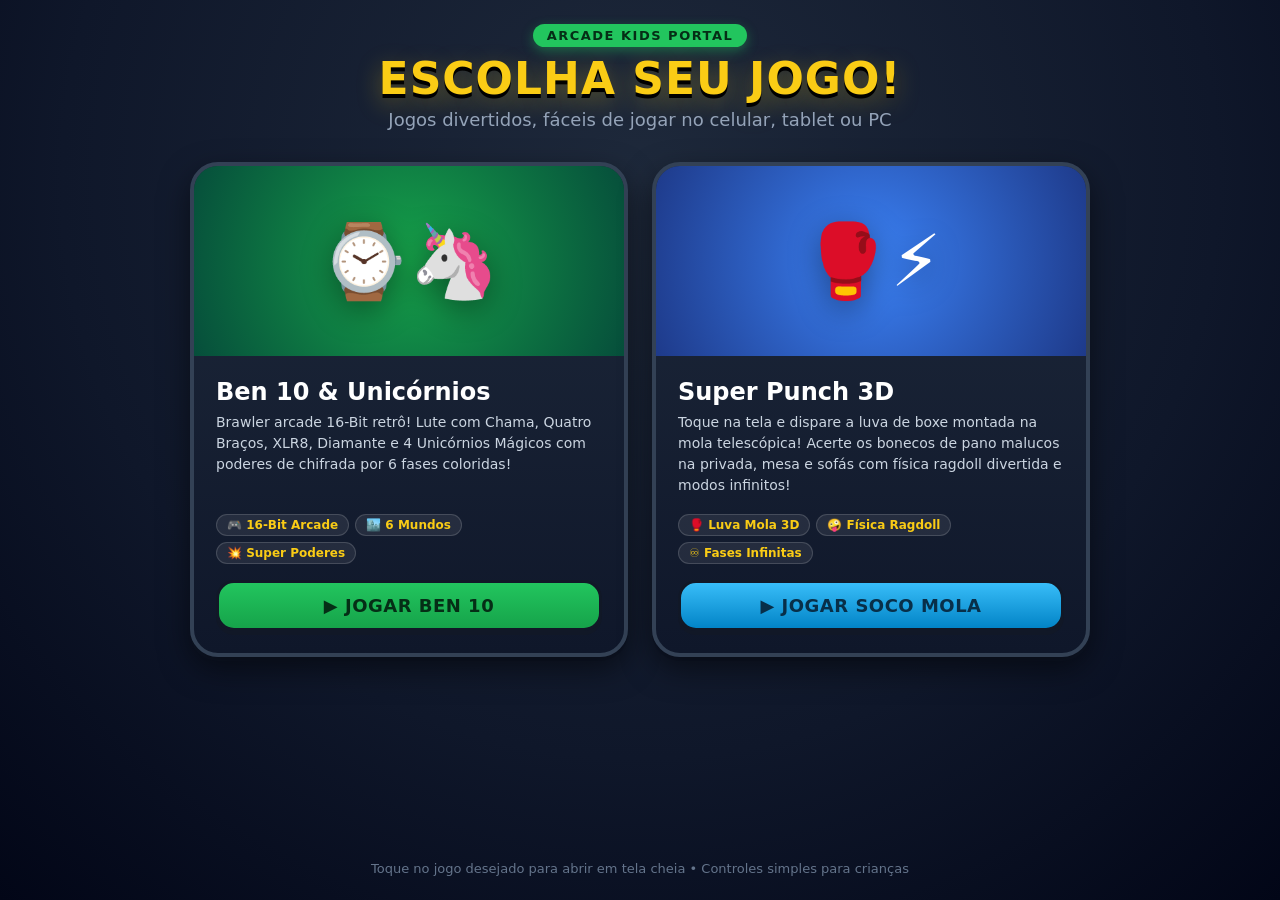
==== index.html @ 30aa3cda "feat: hub de jogos com Ben 10 e Super Punch 3D Luva Mola realista para tablets" ====
<!DOCTYPE html>
<html lang="pt-BR">
<head>
  <meta charset="UTF-8">
  <meta name="viewport" content="width=device-width, initial-scale=1.0, maximum-scale=1.0, user-scalable=no, viewport-fit=cover">
  <meta name="apple-mobile-web-app-capable" content="yes">
  <meta name="mobile-web-app-capable" content="yes">
  <meta name="theme-color" content="#0b0e1a">
  <title>Arcade Kids Hub - Escolha seu Jogo!</title>
  <style>
    * {
      box-sizing: border-box;
      margin: 0;
      padding: 0;
      user-select: none;
      -webkit-user-select: none;
      -webkit-touch-callout: none;
    }
    body, html {
      width: 100%;
      height: 100%;
      overflow-x: hidden;
      background: radial-gradient(circle at 50% 20%, #1e293b 0%, #0f172a 60%, #020617 100%);
      font-family: 'Trebuchet MS', 'Segoe UI', system-ui, sans-serif;
      color: #fff;
    }
    .wrapper {
      min-height: 100vh;
      display: flex;
      flex-direction: column;
      align-items: center;
      justify-content: center;
      padding: 24px 16px;
    }
    .header {
      text-align: center;
      margin-bottom: 32px;
      animation: fadeInDown 0.6s ease-out;
    }
    .badge {
      display: inline-block;
      background: #22c55e;
      color: #052e16;
      font-weight: 900;
      font-size: 13px;
      padding: 4px 14px;
      border-radius: 999px;
      letter-spacing: 1.5px;
      margin-bottom: 8px;
      box-shadow: 0 4px 12px rgba(34, 197, 94, 0.4);
    }
    h1 {
      font-size: clamp(28px, 6vw, 44px);
      font-weight: 900;
      color: #facc15;
      text-shadow: 0 4px 0 #000, 0 8px 24px rgba(250, 204, 21, 0.35);
      letter-spacing: 1px;
      line-height: 1.1;
      margin-bottom: 6px;
    }
    p.subtitle {
      font-size: clamp(14px, 3.5vw, 18px);
      color: #94a3b8;
    }
    .games-grid {
      display: grid;
      grid-template-columns: repeat(auto-fit, minmax(300px, 1fr));
      gap: 24px;
      width: 100%;
      max-width: 900px;
      margin-bottom: 32px;
    }
    .game-card {
      background: linear-gradient(180deg, #1e293b 0%, #0f172a 100%);
      border: 4px solid #334155;
      border-radius: 28px;
      overflow: hidden;
      text-decoration: none;
      color: inherit;
      display: flex;
      flex-direction: column;
      box-shadow: 0 12px 30px rgba(0,0,0,0.5), 0 4px 0 #0f172a;
      transition: transform 0.15s, border-color 0.15s, box-shadow 0.15s;
      cursor: pointer;
      position: relative;
    }
    .game-card:hover {
      transform: translateY(-6px) scale(1.02);
      border-color: #facc15;
      box-shadow: 0 20px 40px rgba(0,0,0,0.6), 0 0 24px rgba(250, 204, 21, 0.4);
    }
    .game-card:active {
      transform: translateY(-2px) scale(0.99);
    }
    .card-banner {
      height: 190px;
      position: relative;
      display: flex;
      align-items: center;
      justify-content: center;
      overflow: hidden;
    }
    .banner-ben10 {
      background: radial-gradient(circle, #16a34a 0%, #064e3b 100%);
    }
    .banner-boxing {
      background: radial-gradient(circle, #3b82f6 0%, #1e3a8a 100%);
    }
    .banner-icon {
      font-size: 72px;
      filter: drop-shadow(0 8px 16px rgba(0,0,0,0.4));
      transition: transform 0.3s cubic-bezier(0.175, 0.885, 0.32, 1.275);
    }
    .game-card:hover .banner-icon {
      transform: scale(1.15) rotate(5deg);
    }
    .card-content {
      padding: 22px;
      display: flex;
      flex-direction: column;
      flex-grow: 1;
    }
    .card-title {
      font-size: 24px;
      font-weight: 900;
      color: #fff;
      margin-bottom: 6px;
      display: flex;
      align-items: center;
      gap: 8px;
    }
    .card-desc {
      font-size: 14px;
      color: #cbd5e1;
      line-height: 1.5;
      margin-bottom: 18px;
      flex-grow: 1;
    }
    .card-tags {
      display: flex;
      flex-wrap: wrap;
      gap: 6px;
      margin-bottom: 16px;
    }
    .tag {
      background: rgba(255,255,255,0.08);
      border: 1px solid rgba(255,255,255,0.15);
      border-radius: 999px;
      padding: 3px 10px;
      font-size: 12px;
      font-weight: 700;
      color: #facc15;
    }
    .btn-play {
      background: linear-gradient(180deg, #22c55e 0%, #16a34a 100%);
      border: 3px solid #111827;
      border-radius: 18px;
      padding: 12px;
      text-align: center;
      font-size: 18px;
      font-weight: 900;
      color: #052e16;
      box-shadow: 0 4px 0 #111827;
      letter-spacing: 0.5px;
    }
    .footer {
      text-align: center;
      font-size: 13px;
      color: #64748b;
      margin-top: auto;
    }
    @keyframes fadeInDown {
      from { opacity: 0; transform: translateY(-20px); }
      to { opacity: 1; transform: translateY(0); }
    }
  </style>
</head>
<body>
  <div class="wrapper">
    <div class="header">
      <div class="badge">ARCADE KIDS PORTAL</div>
      <h1>ESCOLHA SEU JOGO!</h1>
      <p class="subtitle">Jogos divertidos, fáceis de jogar no celular, tablet ou PC</p>
    </div>

    <div class="games-grid">
      <!-- Jogo 1: Ben 10 e Unicórnios Brawler -->
      <a href="ben10/index.html" class="game-card">
        <div class="card-banner banner-ben10">
          <div class="banner-icon">⌚🦄</div>
        </div>
        <div class="card-content">
          <div class="card-title">Ben 10 &amp; Unicórnios</div>
          <div class="card-desc">
            Brawler arcade 16-Bit retrô! Lute com Chama, Quatro Braços, XLR8, Diamante e 4 Unicórnios Mágicos com poderes de chifrada por 6 fases coloridas!
          </div>
          <div class="card-tags">
            <span class="tag">🎮 16-Bit Arcade</span>
            <span class="tag">🏙️ 6 Mundos</span>
            <span class="tag">💥 Super Poderes</span>
          </div>
          <div class="btn-play">▶ JOGAR BEN 10</div>
        </div>
      </a>

      <!-- Jogo 2: Super Punch 3D Luva Mola -->
      <a href="boxing-glove/index.html" class="game-card">
        <div class="card-banner banner-boxing">
          <div class="banner-icon">🥊⚡</div>
        </div>
        <div class="card-content">
          <div class="card-title">Super Punch 3D</div>
          <div class="card-desc">
            Toque na tela e dispare a luva de boxe montada na mola telescópica! Acerte os bonecos de pano malucos na privada, mesa e sofás com física ragdoll divertida e modos infinitos!
          </div>
          <div class="card-tags">
            <span class="tag">🥊 Luva Mola 3D</span>
            <span class="tag">🤪 Física Ragdoll</span>
            <span class="tag">♾️ Fases Infinitas</span>
          </div>
          <div class="btn-play" style="background: linear-gradient(180deg, #38bdf8 0%, #0284c7 100%); color: #082f49;">▶ JOGAR SOCO MOLA</div>
        </div>
      </a>
    </div>

    <div class="footer">
      Toque no jogo desejado para abrir em tela cheia • Controles simples para crianças
    </div>
  </div>
</body>
</html>
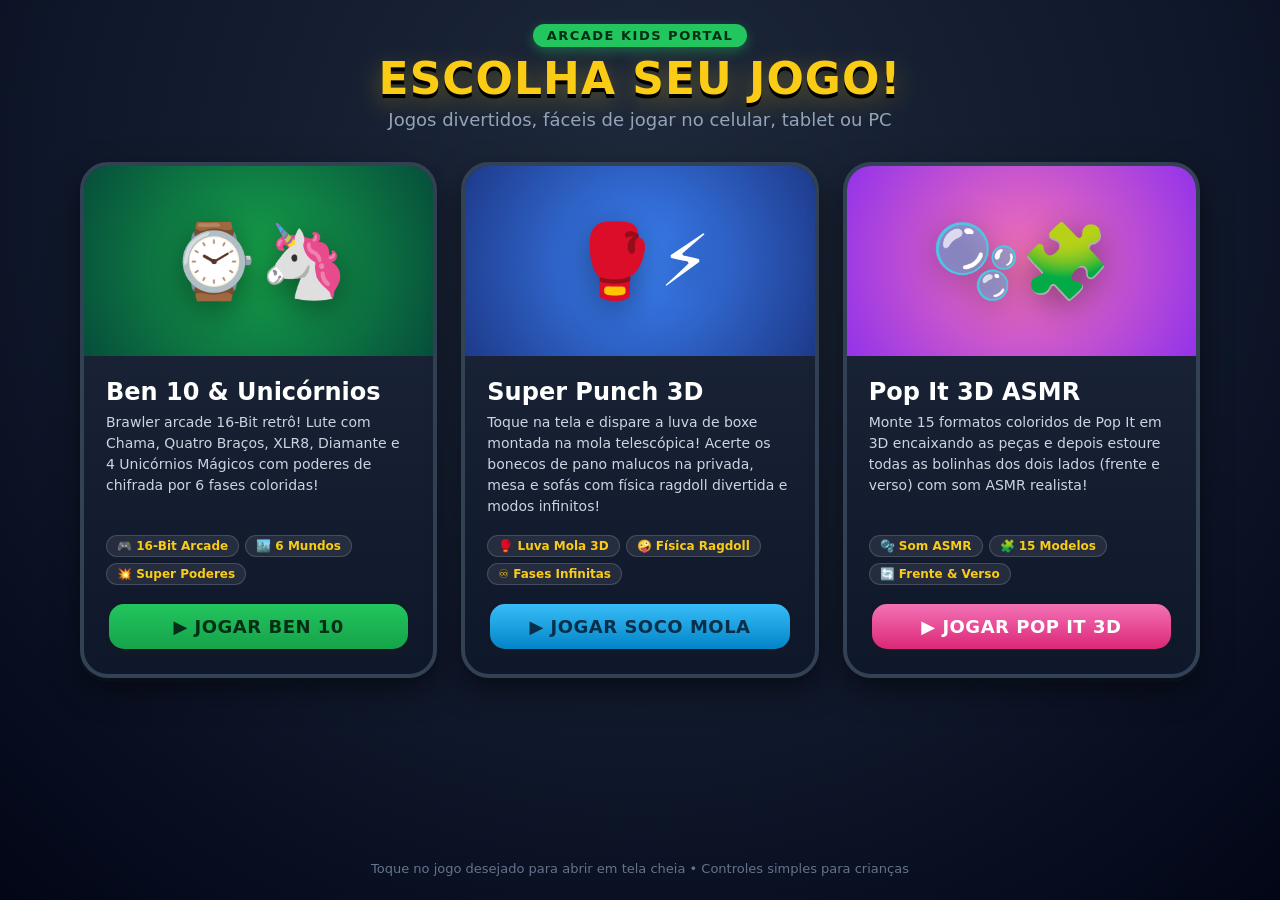
==== commit 6cbe57da: "feat: adiciona jogo Pop It 3D ao portal com correcoes e melhorias" ====
--- a/index.html
+++ b/index.html
@@ -64,10 +64,10 @@
     }
     .games-grid {
       display: grid;
-      grid-template-columns: repeat(auto-fit, minmax(300px, 1fr));
+      grid-template-columns: repeat(auto-fit, minmax(280px, 1fr));
       gap: 24px;
       width: 100%;
-      max-width: 900px;
+      max-width: 1120px;
       margin-bottom: 32px;
     }
     .game-card {
@@ -105,6 +105,9 @@
     }
     .banner-boxing {
       background: radial-gradient(circle, #3b82f6 0%, #1e3a8a 100%);
+    }
+    .banner-popit {
+      background: radial-gradient(circle, #f472b6 0%, #9333ea 100%);
     }
     .banner-icon {
       font-size: 72px;
@@ -185,7 +188,7 @@
 
     <div class="games-grid">
       <!-- Jogo 1: Ben 10 e Unicórnios Brawler -->
-      <a href="ben10/index.html" class="game-card">
+      <a href="ben10/" class="game-card">
         <div class="card-banner banner-ben10">
           <div class="banner-icon">⌚🦄</div>
         </div>
@@ -204,7 +207,7 @@
       </a>
 
       <!-- Jogo 2: Super Punch 3D Luva Mola -->
-      <a href="boxing-glove/index.html" class="game-card">
+      <a href="boxing-glove/" class="game-card">
         <div class="card-banner banner-boxing">
           <div class="banner-icon">🥊⚡</div>
         </div>
@@ -219,6 +222,25 @@
             <span class="tag">♾️ Fases Infinitas</span>
           </div>
           <div class="btn-play" style="background: linear-gradient(180deg, #38bdf8 0%, #0284c7 100%); color: #082f49;">▶ JOGAR SOCO MOLA</div>
+        </div>
+      </a>
+
+      <!-- Jogo 3: Pop It 3D - Quebra-Cabeça & ASMR -->
+      <a href="pop-it/" class="game-card">
+        <div class="card-banner banner-popit">
+          <div class="banner-icon">🫧🧩</div>
+        </div>
+        <div class="card-content">
+          <div class="card-title">Pop It 3D ASMR</div>
+          <div class="card-desc">
+            Monte 15 formatos coloridos de Pop It em 3D encaixando as peças e depois estoure todas as bolinhas dos dois lados (frente e verso) com som ASMR realista!
+          </div>
+          <div class="card-tags">
+            <span class="tag">🫧 Som ASMR</span>
+            <span class="tag">🧩 15 Modelos</span>
+            <span class="tag">🔄 Frente &amp; Verso</span>
+          </div>
+          <div class="btn-play" style="background: linear-gradient(180deg, #f472b6 0%, #db2777 100%); color: #fff;">▶ JOGAR POP IT 3D</div>
         </div>
       </a>
     </div>
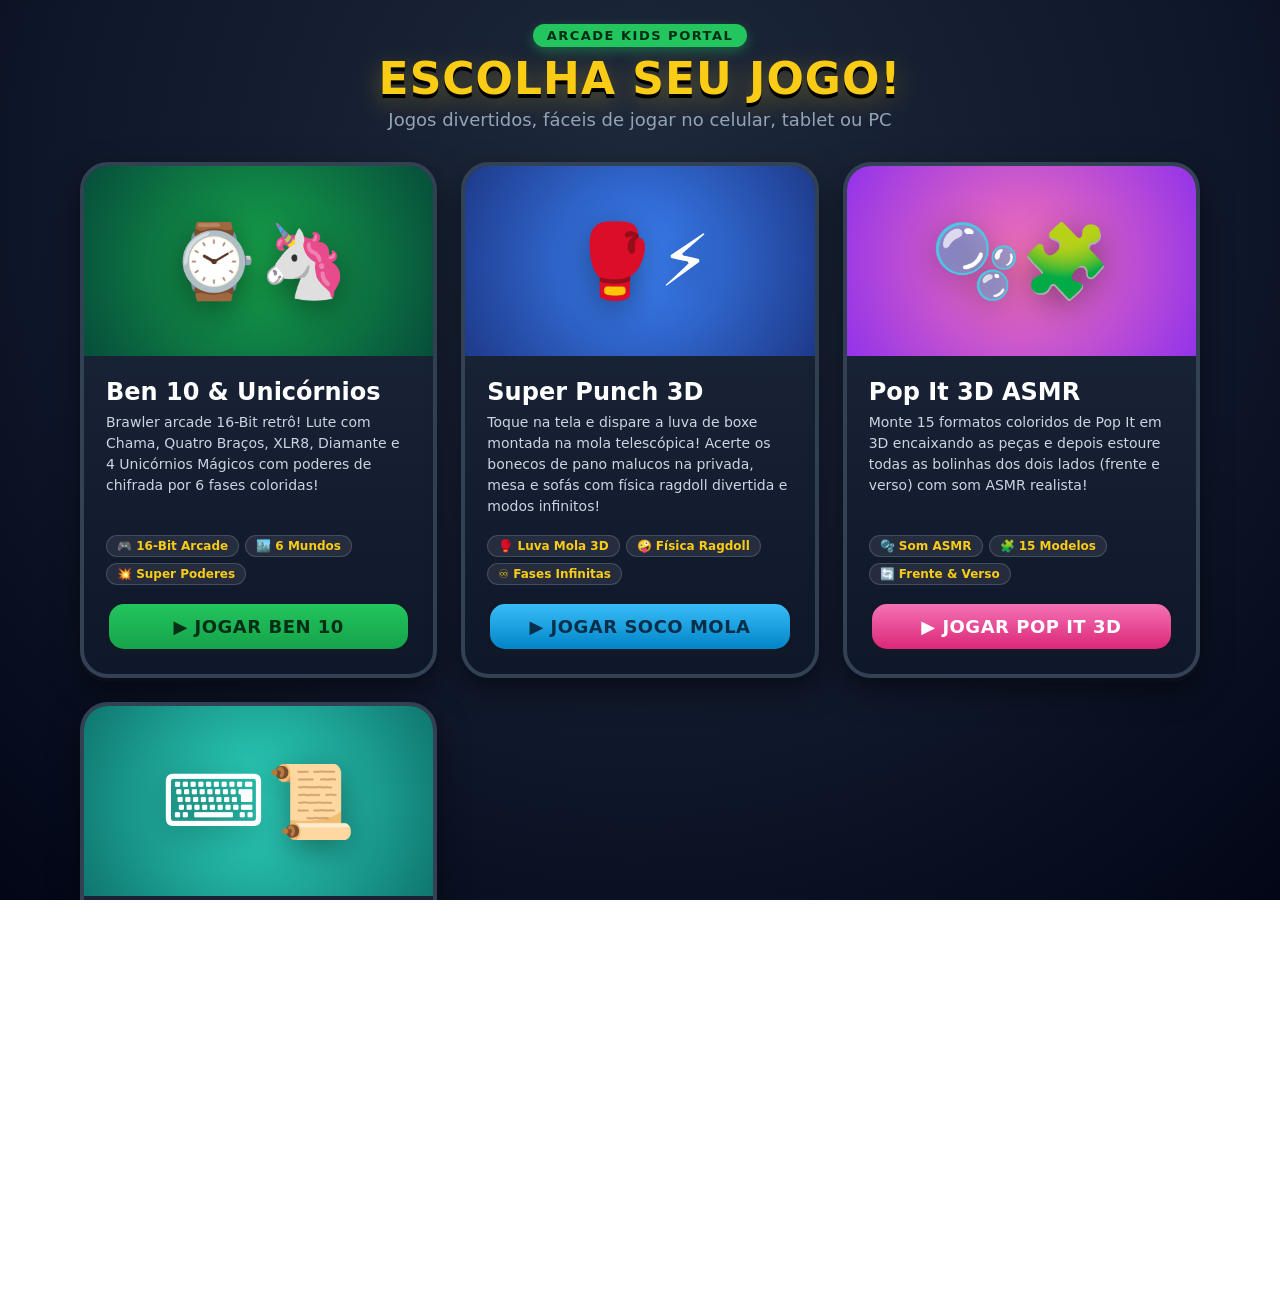
==== commit 09680f81: "feat: adiciona jogo infantil Maquina de Escrever Divertida ao portal" ====
--- a/index.html
+++ b/index.html
@@ -109,6 +109,9 @@
     .banner-popit {
       background: radial-gradient(circle, #f472b6 0%, #9333ea 100%);
     }
+    .banner-typewriter {
+      background: radial-gradient(circle, #2dd4bf 0%, #0f766e 100%);
+    }
     .banner-icon {
       font-size: 72px;
       filter: drop-shadow(0 8px 16px rgba(0,0,0,0.4));
@@ -243,6 +246,25 @@
           <div class="btn-play" style="background: linear-gradient(180deg, #f472b6 0%, #db2777 100%); color: #fff;">▶ JOGAR POP IT 3D</div>
         </div>
       </a>
+
+      <!-- Jogo 4: Máquina de Escrever Divertida -->
+      <a href="typewriter/" class="game-card">
+        <div class="card-banner banner-typewriter">
+          <div class="banner-icon">⌨️📜</div>
+        </div>
+        <div class="card-content">
+          <div class="card-title">Máquina de Escrever</div>
+          <div class="card-desc">
+            Clique nas teclas redondas clássicas, veja as letras batendo no papel com tintas coloridas e carimbos mágicos ouvindo o som real de máquina de escrever!
+          </div>
+          <div class="card-tags">
+            <span class="tag">🔊 Som Mecânico</span>
+            <span class="tag">🎨 Tintas &amp; Carimbos</span>
+            <span class="tag">🎯 Copiar Palavras</span>
+          </div>
+          <div class="btn-play" style="background: linear-gradient(180deg, #fbbf24 0%, #d97706 100%); color: #451a03;">▶ ESCREVER AGORA</div>
+        </div>
+      </a>
     </div>
 
     <div class="footer">
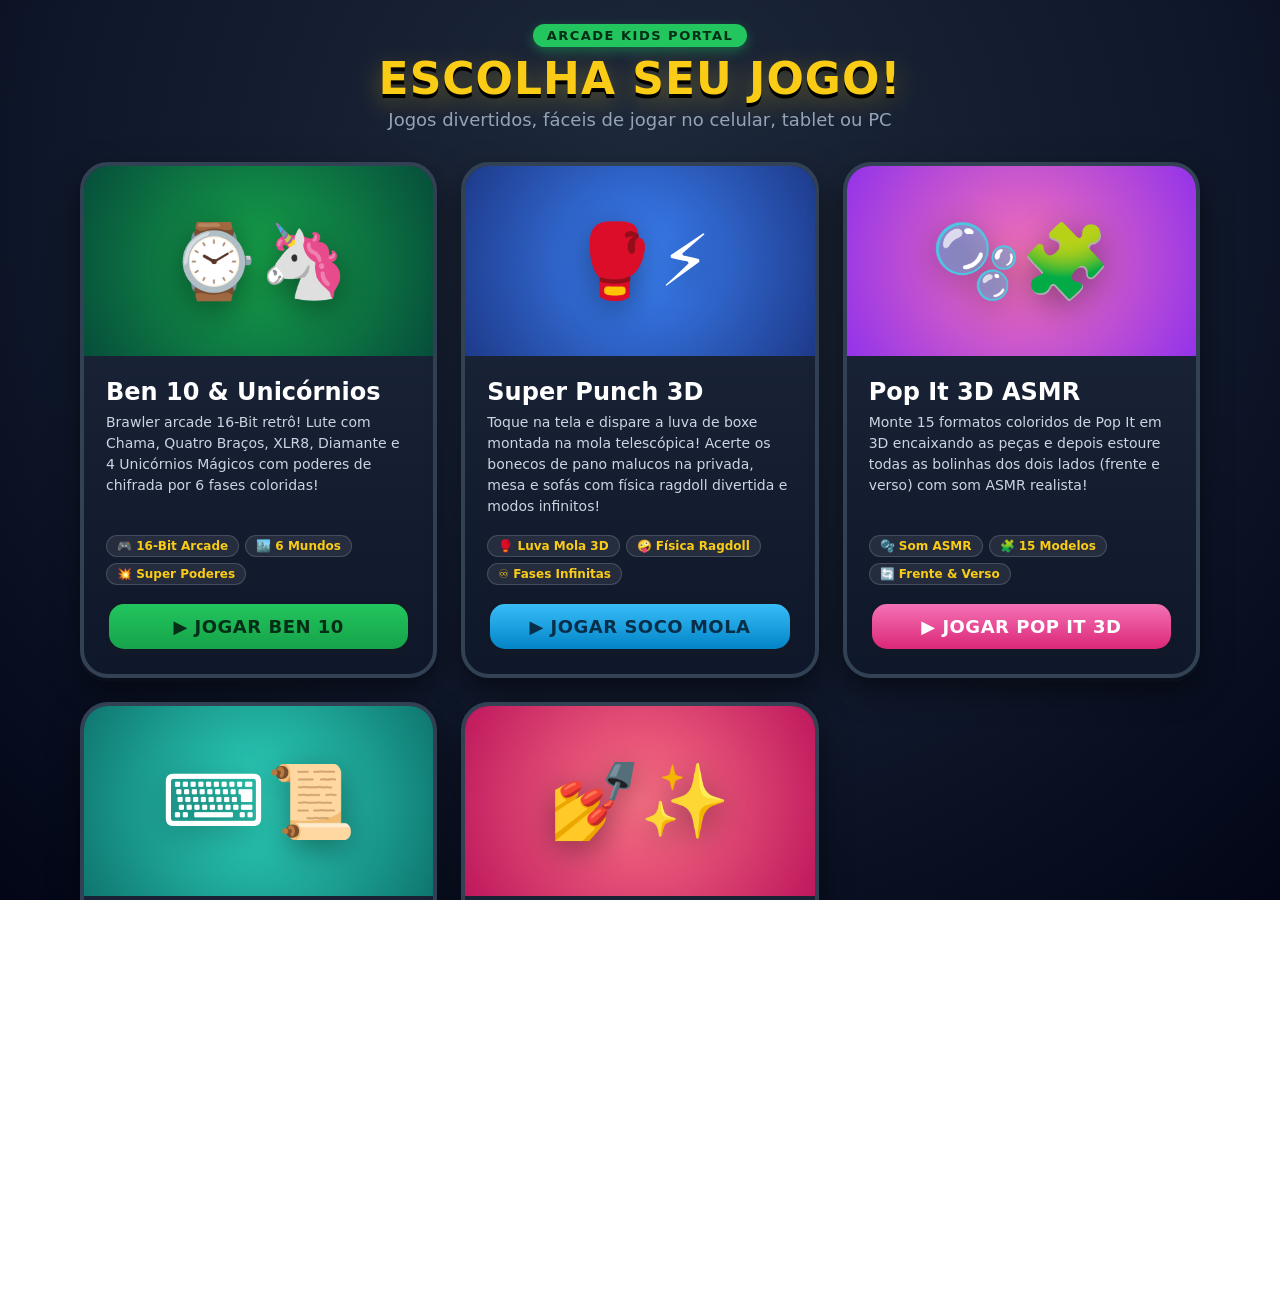
==== commit cad3e9d5: "feat: adiciona jogo detalhista Salao de Manicure Kids ao portal" ====
--- a/index.html
+++ b/index.html
@@ -112,6 +112,9 @@
     .banner-typewriter {
       background: radial-gradient(circle, #2dd4bf 0%, #0f766e 100%);
     }
+    .banner-manicure {
+      background: radial-gradient(circle, #fb7185 0%, #be185d 100%);
+    }
     .banner-icon {
       font-size: 72px;
       filter: drop-shadow(0 8px 16px rgba(0,0,0,0.4));
@@ -265,6 +268,25 @@
           <div class="btn-play" style="background: linear-gradient(180deg, #fbbf24 0%, #d97706 100%); color: #451a03;">▶ ESCREVER AGORA</div>
         </div>
       </a>
+
+      <!-- Jogo 5: Salão de Manicure Kids -->
+      <a href="manicure/" class="game-card">
+        <div class="card-banner banner-manicure">
+          <div class="banner-icon">💅✨</div>
+        </div>
+        <div class="card-content">
+          <div class="card-title">Salão de Manicure</div>
+          <div class="card-desc">
+            Cuide das mãos e unhas passo a passo! Lave com esponja, corte, lixe, hidrate, pinte passando o pincel de verdade, aplique glitter, secador e adesivos!
+          </div>
+          <div class="card-tags">
+            <span class="tag">✂️ Lixa &amp; Cortador</span>
+            <span class="tag">💅 Pintura Real</span>
+            <span class="tag">💎 Joias &amp; Glitter</span>
+          </div>
+          <div class="btn-play" style="background: linear-gradient(180deg, #fb7185 0%, #e11d48 100%); color: #fff;">▶ FAZER AS UNHAS</div>
+        </div>
+      </a>
     </div>
 
     <div class="footer">
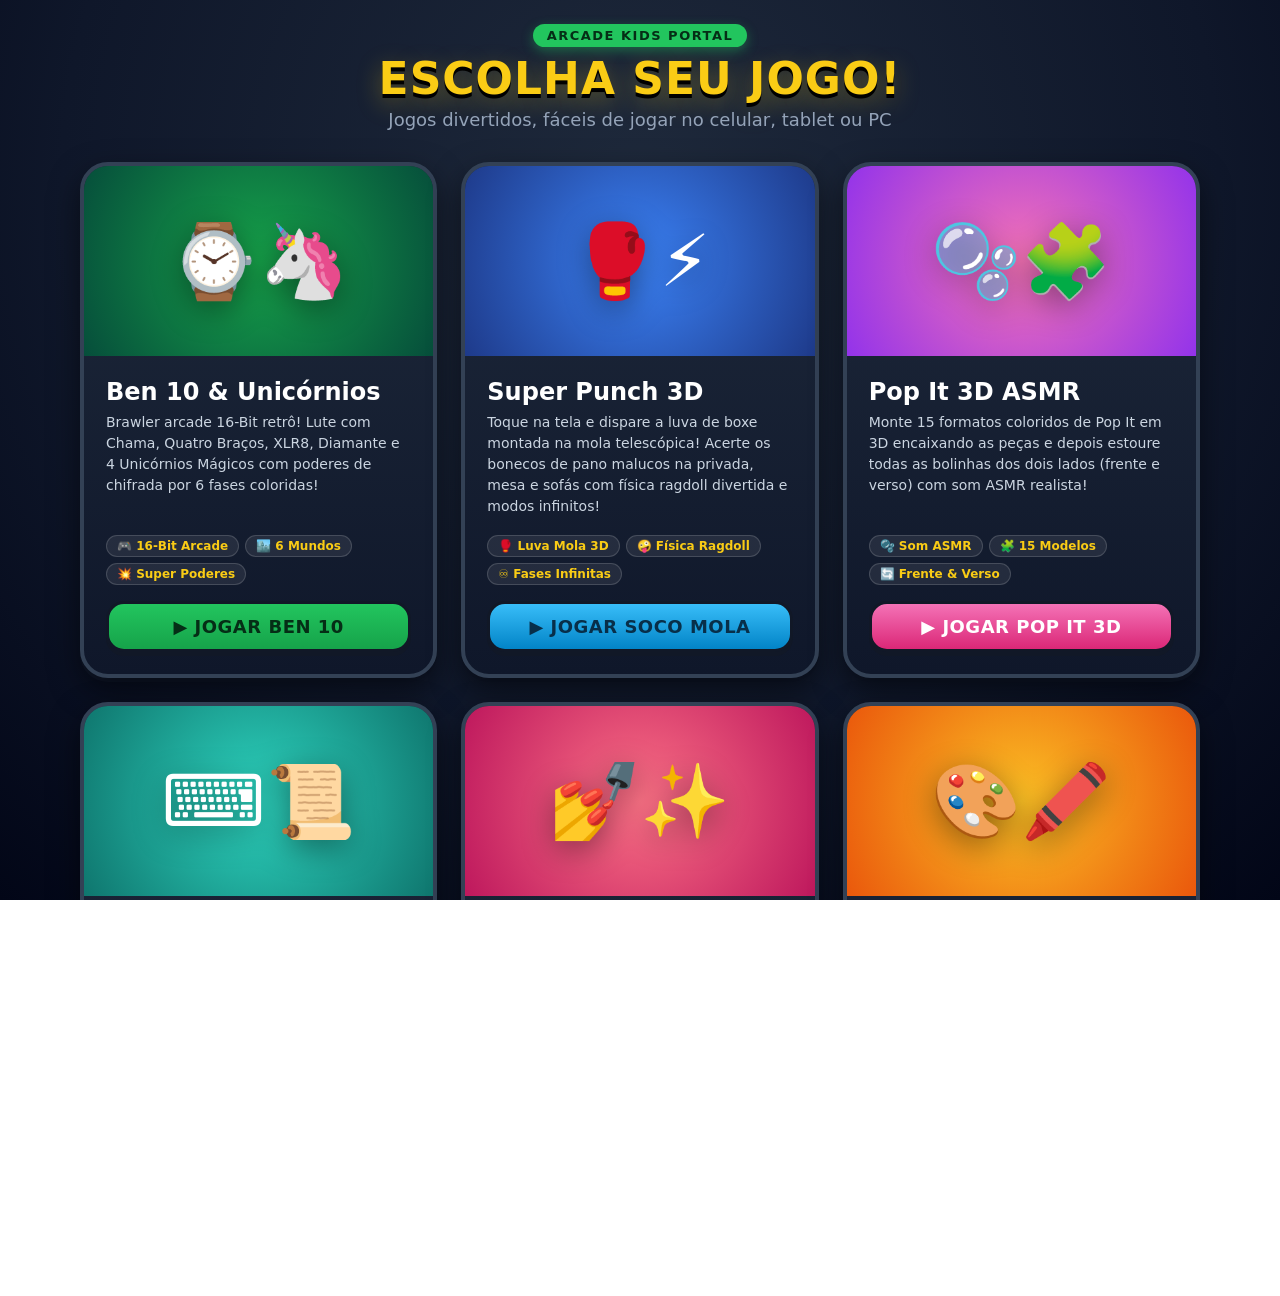
==== commit ddd4c594: "feat: adiciona jogo infantil Desenhar e Colorir ao portal" ====
--- a/index.html
+++ b/index.html
@@ -115,6 +115,9 @@
     .banner-manicure {
       background: radial-gradient(circle, #fb7185 0%, #be185d 100%);
     }
+    .banner-coloring {
+      background: radial-gradient(circle, #fbbf24 0%, #ea580c 100%);
+    }
     .banner-icon {
       font-size: 72px;
       filter: drop-shadow(0 8px 16px rgba(0,0,0,0.4));
@@ -287,6 +290,25 @@
           <div class="btn-play" style="background: linear-gradient(180deg, #fb7185 0%, #e11d48 100%); color: #fff;">▶ FAZER AS UNHAS</div>
         </div>
       </a>
+
+      <!-- Jogo 6: Desenhar e Colorir Kids -->
+      <a href="coloring/" class="game-card">
+        <div class="card-banner banner-coloring">
+          <div class="banner-icon">🎨🖍️</div>
+        </div>
+        <div class="card-content">
+          <div class="card-title">Desenhar &amp; Colorir</div>
+          <div class="card-desc">
+            Crie desenhos livres na folha em branco ou pinte unicórnio, dinossauro, foguete, castelo e muito mais usando pincel, giz de cera, arco-íris, balde de tinta e carimbos!
+          </div>
+          <div class="card-tags">
+            <span class="tag">🖍️ Giz &amp; Arco-Íris</span>
+            <span class="tag">🪣 Balde de Tinta</span>
+            <span class="tag">🦄 8 Desenhos</span>
+          </div>
+          <div class="btn-play" style="background: linear-gradient(180deg, #a855f7 0%, #7e22ce 100%); color: #fff;">▶ PINTAR AGORA</div>
+        </div>
+      </a>
     </div>
 
     <div class="footer">
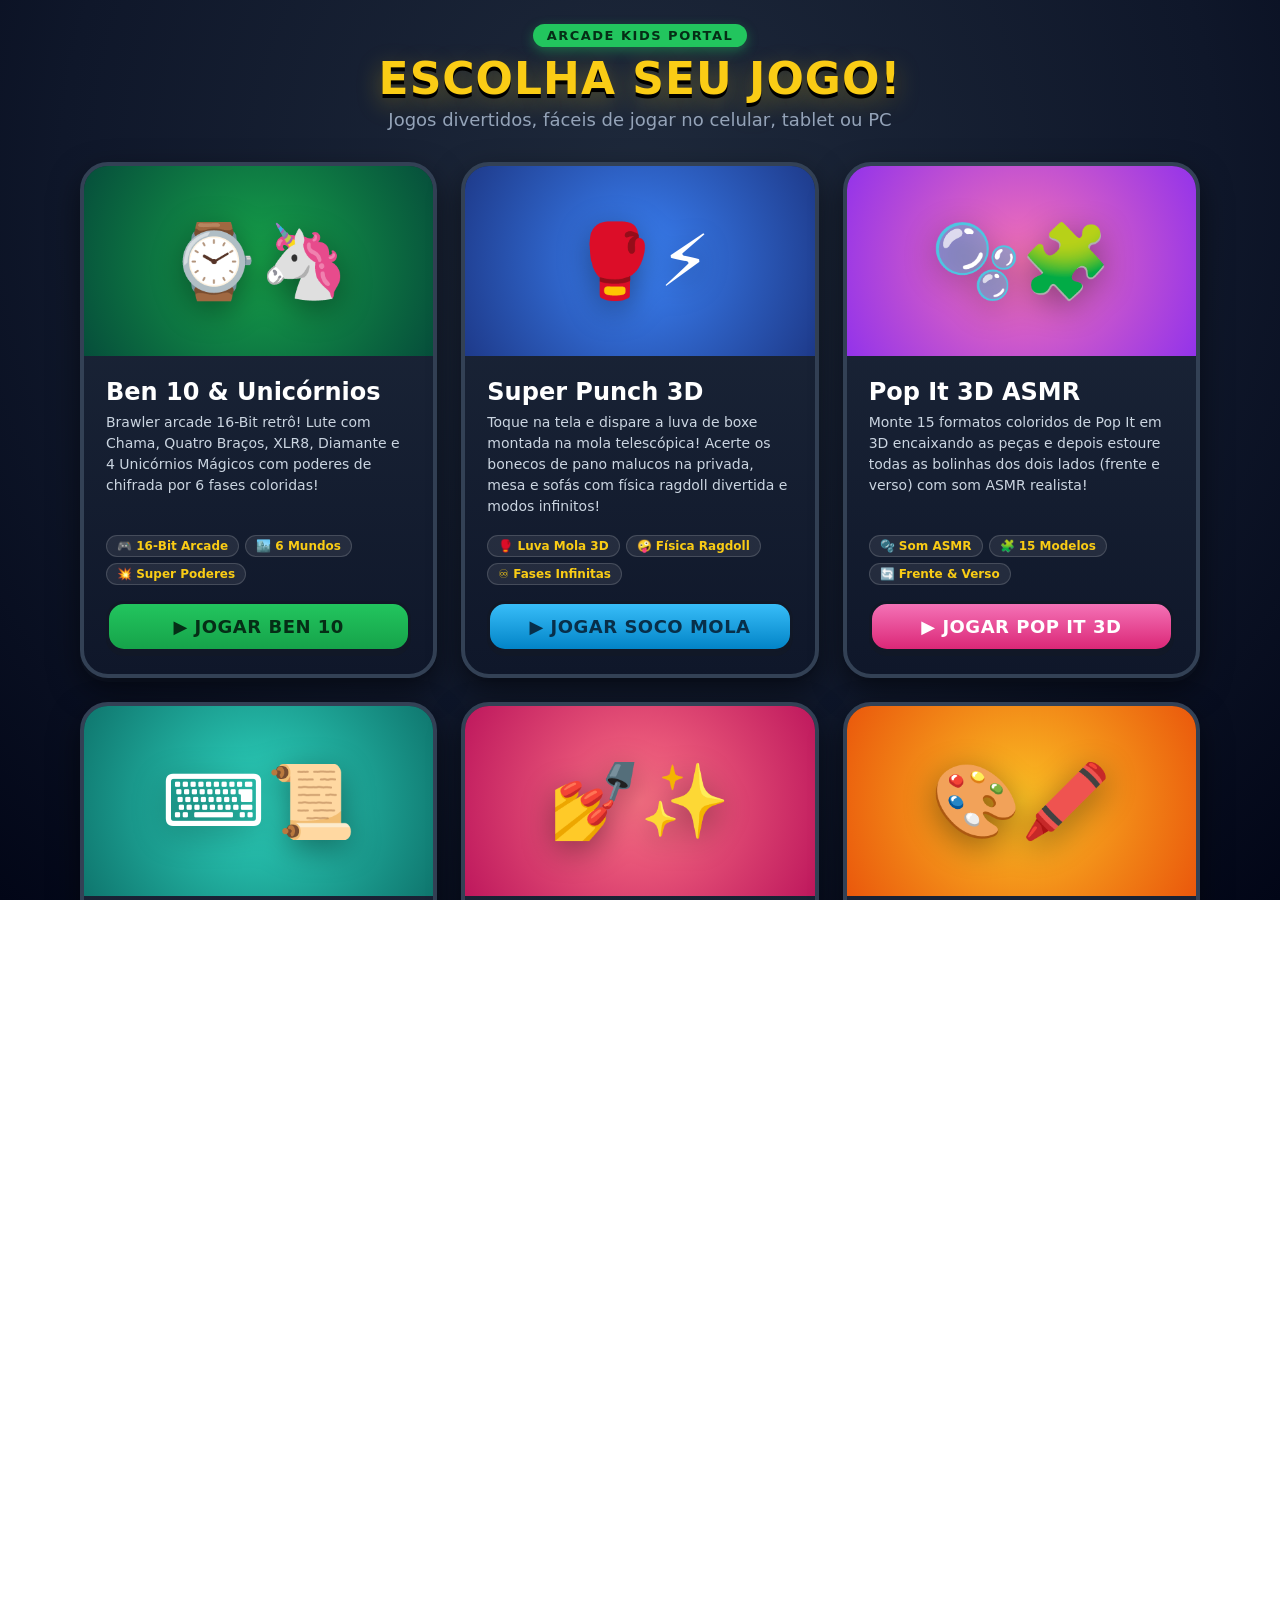
==== commit 62a44c59: "feat: adiciona jogo completo e realista Estudio de Maquiagem Kids" ====
--- a/index.html
+++ b/index.html
@@ -118,6 +118,9 @@
     .banner-coloring {
       background: radial-gradient(circle, #fbbf24 0%, #ea580c 100%);
     }
+    .banner-makeup {
+      background: radial-gradient(circle, #f472b6 0%, #7e22ce 100%);
+    }
     .banner-icon {
       font-size: 72px;
       filter: drop-shadow(0 8px 16px rgba(0,0,0,0.4));
@@ -309,6 +312,25 @@
           <div class="btn-play" style="background: linear-gradient(180deg, #a855f7 0%, #7e22ce 100%); color: #fff;">▶ PINTAR AGORA</div>
         </div>
       </a>
+
+      <!-- Jogo 7: Estúdio de Maquiagem Realista Kids -->
+      <a href="makeup/" class="game-card">
+        <div class="card-banner banner-makeup">
+          <div class="banner-icon">💄👑</div>
+        </div>
+        <div class="card-content">
+          <div class="card-title">Estúdio de Maquiagem</div>
+          <div class="card-desc">
+            Maquie 3 modelos 3D super realistas com spa facial, blush, iluminador, sombras, delineador gatinho, rímel, lentes coloridas, batom, gloss, glitter, pedrinhas e joias!
+          </div>
+          <div class="card-tags">
+            <span class="tag">✨ Visual 3D Realista</span>
+            <span class="tag">💄 Kit Completo</span>
+            <span class="tag">👑 Tiaras &amp; Joias</span>
+          </div>
+          <div class="btn-play" style="background: linear-gradient(180deg, #f472b6 0%, #db2777 100%); color: #fff;">▶ MAQUIAR AGORA</div>
+        </div>
+      </a>
     </div>
 
     <div class="footer">
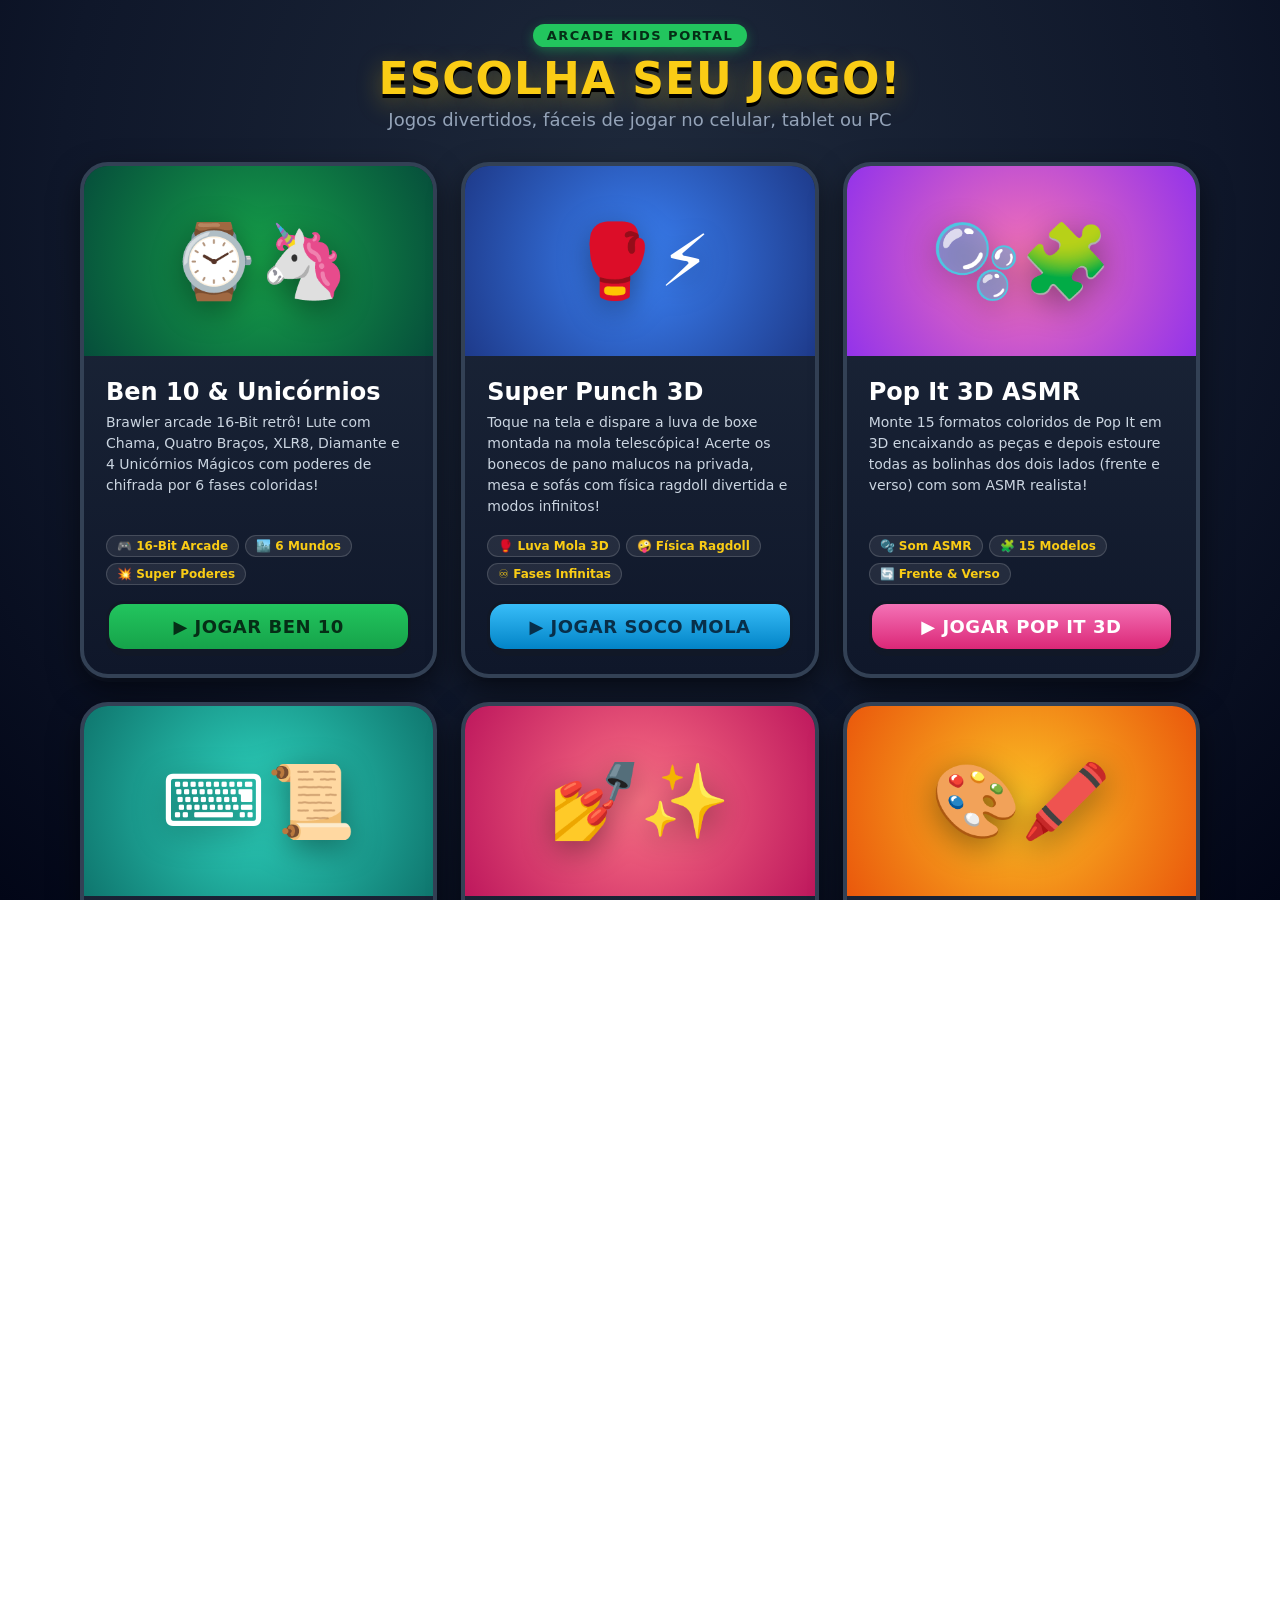
==== commit 5704f958: "feat: evolui Manicure para 3D realista, adiciona guia tracejado na Maquiagem e cria Clinica Veterina" ====
--- a/index.html
+++ b/index.html
@@ -121,6 +121,9 @@
     .banner-makeup {
       background: radial-gradient(circle, #f472b6 0%, #7e22ce 100%);
     }
+    .banner-vet {
+      background: radial-gradient(circle, #34d399 0%, #0369a1 100%);
+    }
     .banner-icon {
       font-size: 72px;
       filter: drop-shadow(0 8px 16px rgba(0,0,0,0.4));
@@ -331,6 +334,25 @@
           <div class="btn-play" style="background: linear-gradient(180deg, #f472b6 0%, #db2777 100%); color: #fff;">▶ MAQUIAR AGORA</div>
         </div>
       </a>
+
+      <!-- Jogo 8: Clínica Veterinária 3D Kids -->
+      <a href="vet/" class="game-card">
+        <div class="card-banner banner-vet">
+          <div class="banner-icon">🩺🐶</div>
+        </div>
+        <div class="card-content">
+          <div class="card-title">Clínica Veterinária 3D</div>
+          <div class="card-desc">
+            Cuide de 4 bichinhos 3D super fofos (Cachorrinho, Gatinha, Coelhinho e Pandinha)! Dê banho, tire espinhos, meça febre, ouça o coração, passe pomada, cole curativo e dê petiscos!
+          </div>
+          <div class="card-tags">
+            <span class="tag">🐶 4 Bichinhos 3D</span>
+            <span class="tag">🩺 Exames Reais</span>
+            <span class="tag">🎯 Guia Tracejado</span>
+          </div>
+          <div class="btn-play" style="background: linear-gradient(180deg, #34d399 0%, #059669 100%); color: #052e16;">▶ CUIDAR DOS BICHINHOS</div>
+        </div>
+      </a>
     </div>
 
     <div class="footer">
